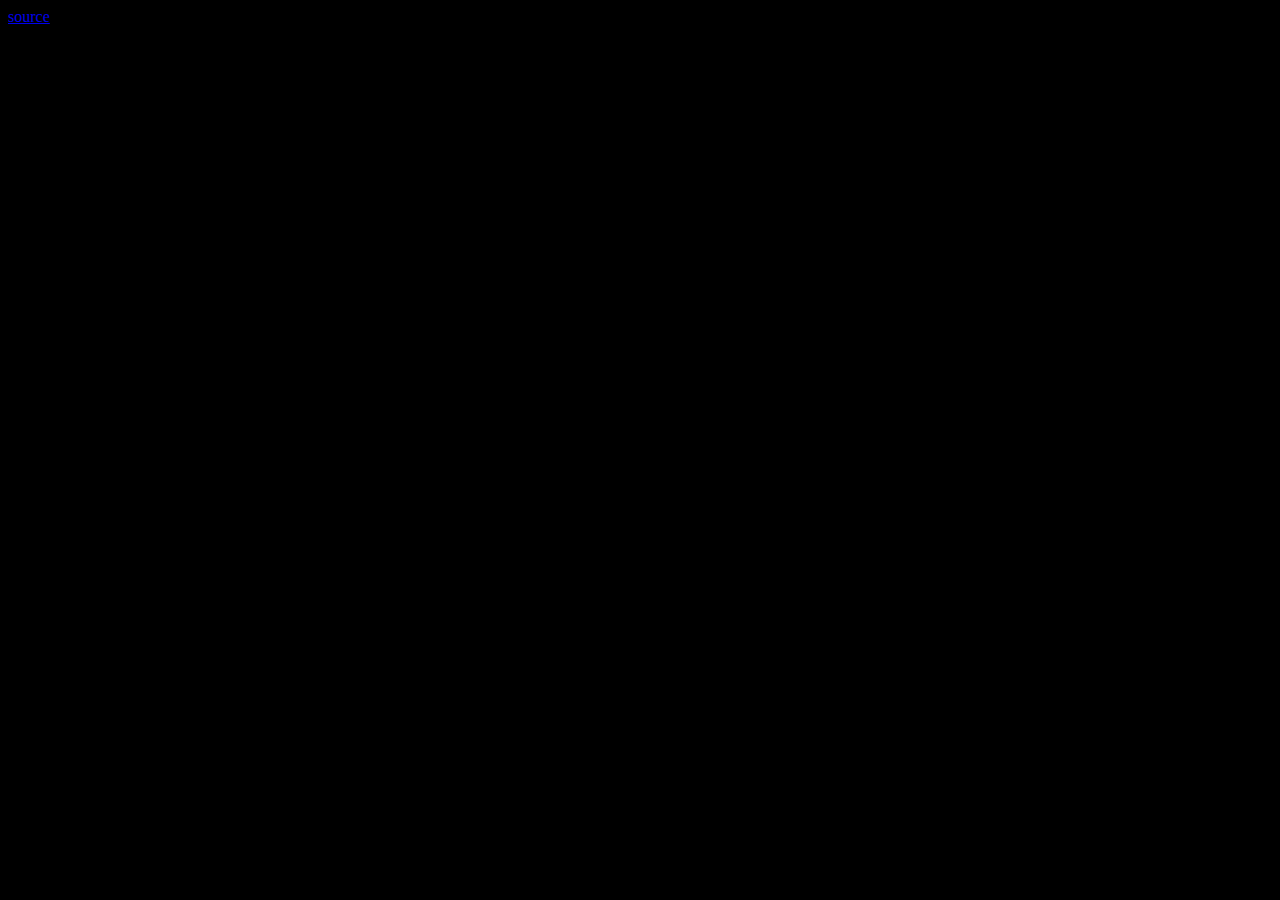
==== index.html @ 469cac3b "source link" ====
<!DOCTYPE html>
<html>

<head>
  <meta charset="utf-8">
  <title>Graham's Number Clock</title>
  <script src="GrahamsNbrClock.js"></script>
</head>

<body>
  <style>
    body {
      background-color: black;
      background-image: url('SpiralGalaxyNGC3982_crop.jpg');
      background-repeat: no-repeat;
      background-attachment: fixed;
      background-position: center;
    }

    div {
      font-size: 1.1em;
      color: linen;
    }

    #clock {
      margin-top: 2em;
      text-align: center;

    }

    .gn {
      font-family: 'Courier New', Courier, monospace;
      display: inline-block;
      border: 1px solid black;
      margin: 0.5em;
      padding: 0.5em;
      background: rgba(44, 55, 66, 0.8);
    }

    .x {
      display: inline-block;
      font-family: 'Courier New', Courier, monospace;
      border: 0px;
      margin: 0px;
      padding: 0px;
    }

    .h {
      display: inline-block;
      font-family: 'Courier New', Courier, monospace;
      color: black;
      background-color: linen;
      border: 0px;
      margin: 0px;
      padding: 0px;
    }
  </style>
  <script>
    Elm.GrahamsNbrClock.fullscreen();
  </script>
  <span><a href="https://github.com/jcmrva">source</a></span>
</body>

</html>
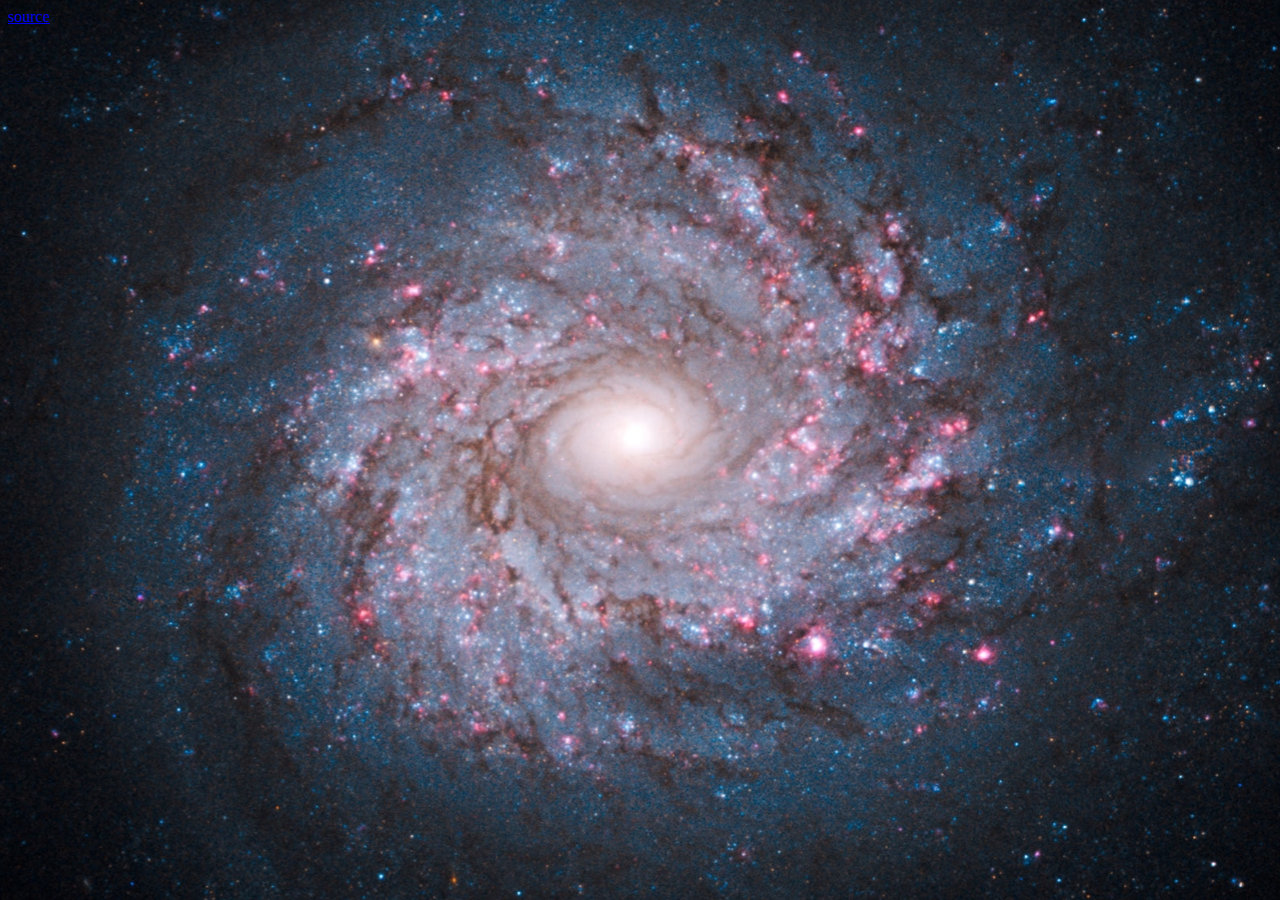
==== commit 043918d0: "notes update" ====
--- a/index.html
+++ b/index.html
@@ -3,7 +3,7 @@
 
 <head>
   <meta charset="utf-8">
-  <title>Graham's Number Clock</title>
+  <title>Graham's Number Clock ↑↑↑</title>
   <script src="GrahamsNbrClock.js"></script>
 </head>
 
@@ -11,10 +11,11 @@
   <style>
     body {
       background-color: black;
-      background-image: url('SpiralGalaxyNGC3982_crop.jpg');
+      background-image: url('assets/SpiralGalaxyNGC3982_crop.jpg');
       background-repeat: no-repeat;
       background-attachment: fixed;
       background-position: center;
+      min-width: 100em;
     }
 
     div {
@@ -23,7 +24,7 @@
     }
 
     #clock {
-      margin-top: 2em;
+      margin-top: 1em;
       text-align: center;
 
     }
@@ -56,9 +57,31 @@
     }
   </style>
   <script>
-    Elm.GrahamsNbrClock.fullscreen();
+    Elm.GrahamsNbrClock.fullscreen({ datetime: Date.now() });
+    
+    var show = () => {
+      console.log("Orientation type is " + screen.orientation.type);
+      console.log("Orientation angle is " + screen.orientation.angle);
+      console.log(isPortrait());
+
+      if (isPortrait()) {
+        document.body.setAttribute("style", "transform: rotate(90deg);");
+      }
+      else {
+        document.body.setAttribute("style", "transform: rotate(0deg);");        
+      }
+    }
+    var isPortrait = () => {
+      var o = screen.orientation.type;
+      return o.includes('portrait');
+    }
+
+    screen.orientation.addEventListener("change", show);
+    window.onload = show;
   </script>
-  <span><a href="https://github.com/jcmrva">source</a></span>
+  <span>
+    <a href="https://github.com/jcmrva/grahamsnumberclock">source</a>
+  </span>
 </body>
 
 </html>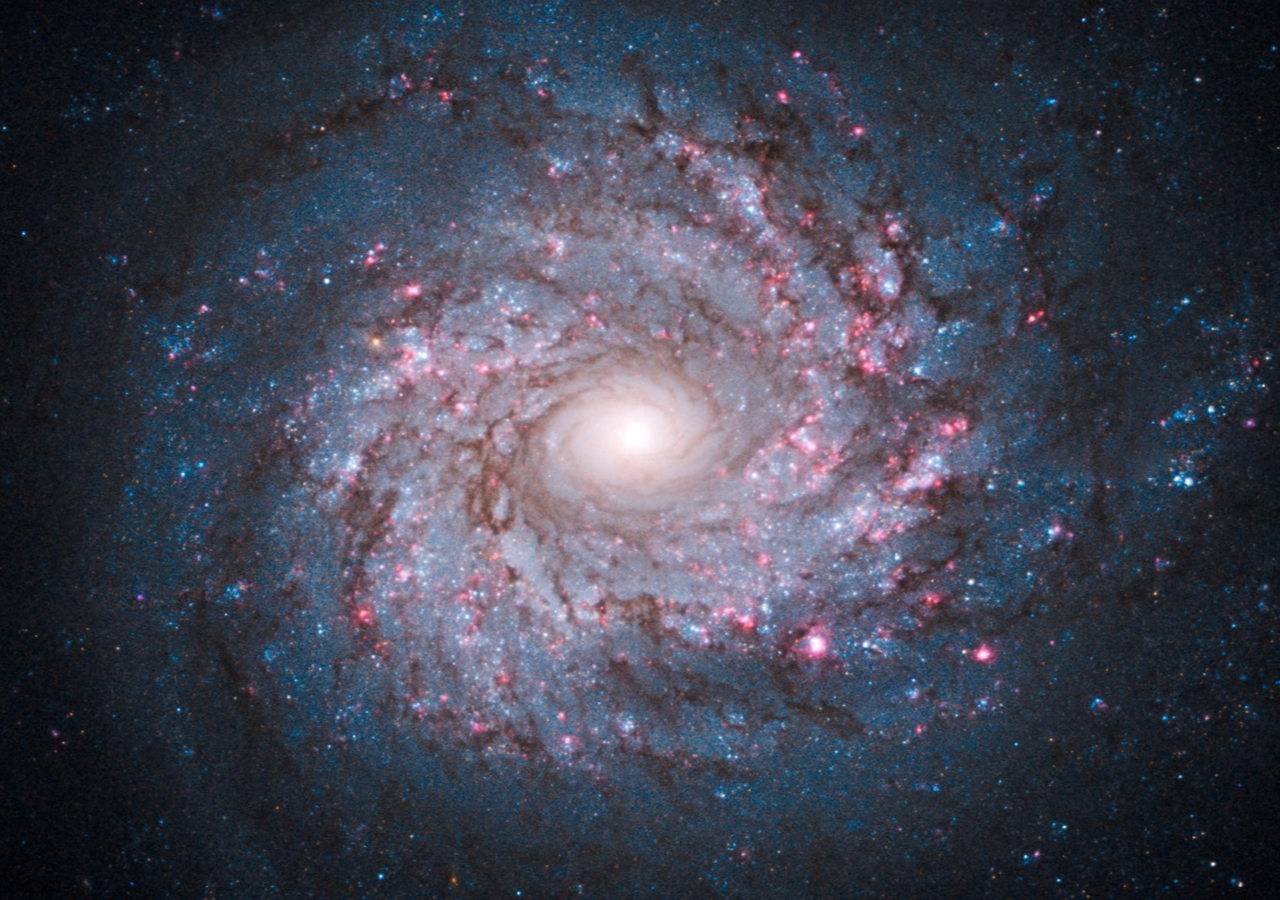
==== commit 8a609e04: "move css & give up on rotation" ====
--- a/index.html
+++ b/index.html
@@ -1,87 +1,23 @@
 <!DOCTYPE html>
-<html>
+<html lang="en">
 
 <head>
   <meta charset="utf-8">
-  <title>Graham's Number Clock ↑↑↑</title>
+  <!-- <title>Graham's Number Clock ↑↑↑</title> -->
   <script src="GrahamsNbrClock.js"></script>
+  <link href="style.css" rel="stylesheet" type="text/css" media="screen" />
 </head>
 
 <body>
-  <style>
-    body {
-      background-color: black;
-      background-image: url('assets/SpiralGalaxyNGC3982_crop.jpg');
-      background-repeat: no-repeat;
-      background-attachment: fixed;
-      background-position: center;
-      min-width: 100em;
-    }
 
-    div {
-      font-size: 1.1em;
-      color: linen;
-    }
+  <div id="app"></div>
+  <script>
+    var app = Elm.GrahamsNbrClock.init({
+      node: document.getElementById('app'),
+      flags: Date.now()
+    });
+  </script>
 
-    #clock {
-      margin-top: 1em;
-      text-align: center;
-
-    }
-
-    .gn {
-      font-family: 'Courier New', Courier, monospace;
-      display: inline-block;
-      border: 1px solid black;
-      margin: 0.5em;
-      padding: 0.5em;
-      background: rgba(44, 55, 66, 0.8);
-    }
-
-    .x {
-      display: inline-block;
-      font-family: 'Courier New', Courier, monospace;
-      border: 0px;
-      margin: 0px;
-      padding: 0px;
-    }
-
-    .h {
-      display: inline-block;
-      font-family: 'Courier New', Courier, monospace;
-      color: black;
-      background-color: linen;
-      border: 0px;
-      margin: 0px;
-      padding: 0px;
-    }
-  </style>
-  <script>
-    Elm.GrahamsNbrClock.fullscreen({ datetime: Date.now() });
-    
-    var show = () => {
-      console.log("Orientation type is " + screen.orientation.type);
-      console.log("Orientation angle is " + screen.orientation.angle);
-      console.log(isPortrait());
-
-      if (isPortrait()) {
-        document.body.setAttribute("style", "transform: rotate(90deg);");
-      }
-      else {
-        document.body.setAttribute("style", "transform: rotate(0deg);");        
-      }
-    }
-    var isPortrait = () => {
-      var o = screen.orientation.type;
-      return o.includes('portrait');
-    }
-
-    screen.orientation.addEventListener("change", show);
-    window.onload = show;
-  </script>
-  <span>
-    <a href="https://github.com/jcmrva/grahamsnumberclock">source</a>
-  </span>
 </body>
 
 </html>--- a/style.css
+++ b/style.css
@@ -0,0 +1,44 @@
+body {
+    background-color: black;
+    background-image: url('assets/SpiralGalaxyNGC3982_crop.jpg');
+    background-repeat: no-repeat;
+    background-attachment: fixed;
+    background-position: center;
+}
+
+div {
+    font-size: 1.1em;
+    color: linen;
+}
+
+#clock {
+    margin-top: 5em;
+    text-align: center;
+}
+
+.gn {
+    font-family: 'Courier New', Courier, monospace;
+    display: inline-block;
+    border: 1px solid black;
+    margin: 0.5em;
+    padding: 0.5em;
+    background: rgba(44, 55, 66, 0.8);
+}
+
+.x {
+    display: inline-block;
+    font-family: 'Courier New', Courier, monospace;
+    border: 0px;
+    margin: 0px;
+    padding: 0px;
+}
+
+.h {
+    display: inline-block;
+    font-family: 'Courier New', Courier, monospace;
+    color: black;
+    background-color: linen;
+    border: 0px;
+    margin: 0px;
+    padding: 0px;
+}
